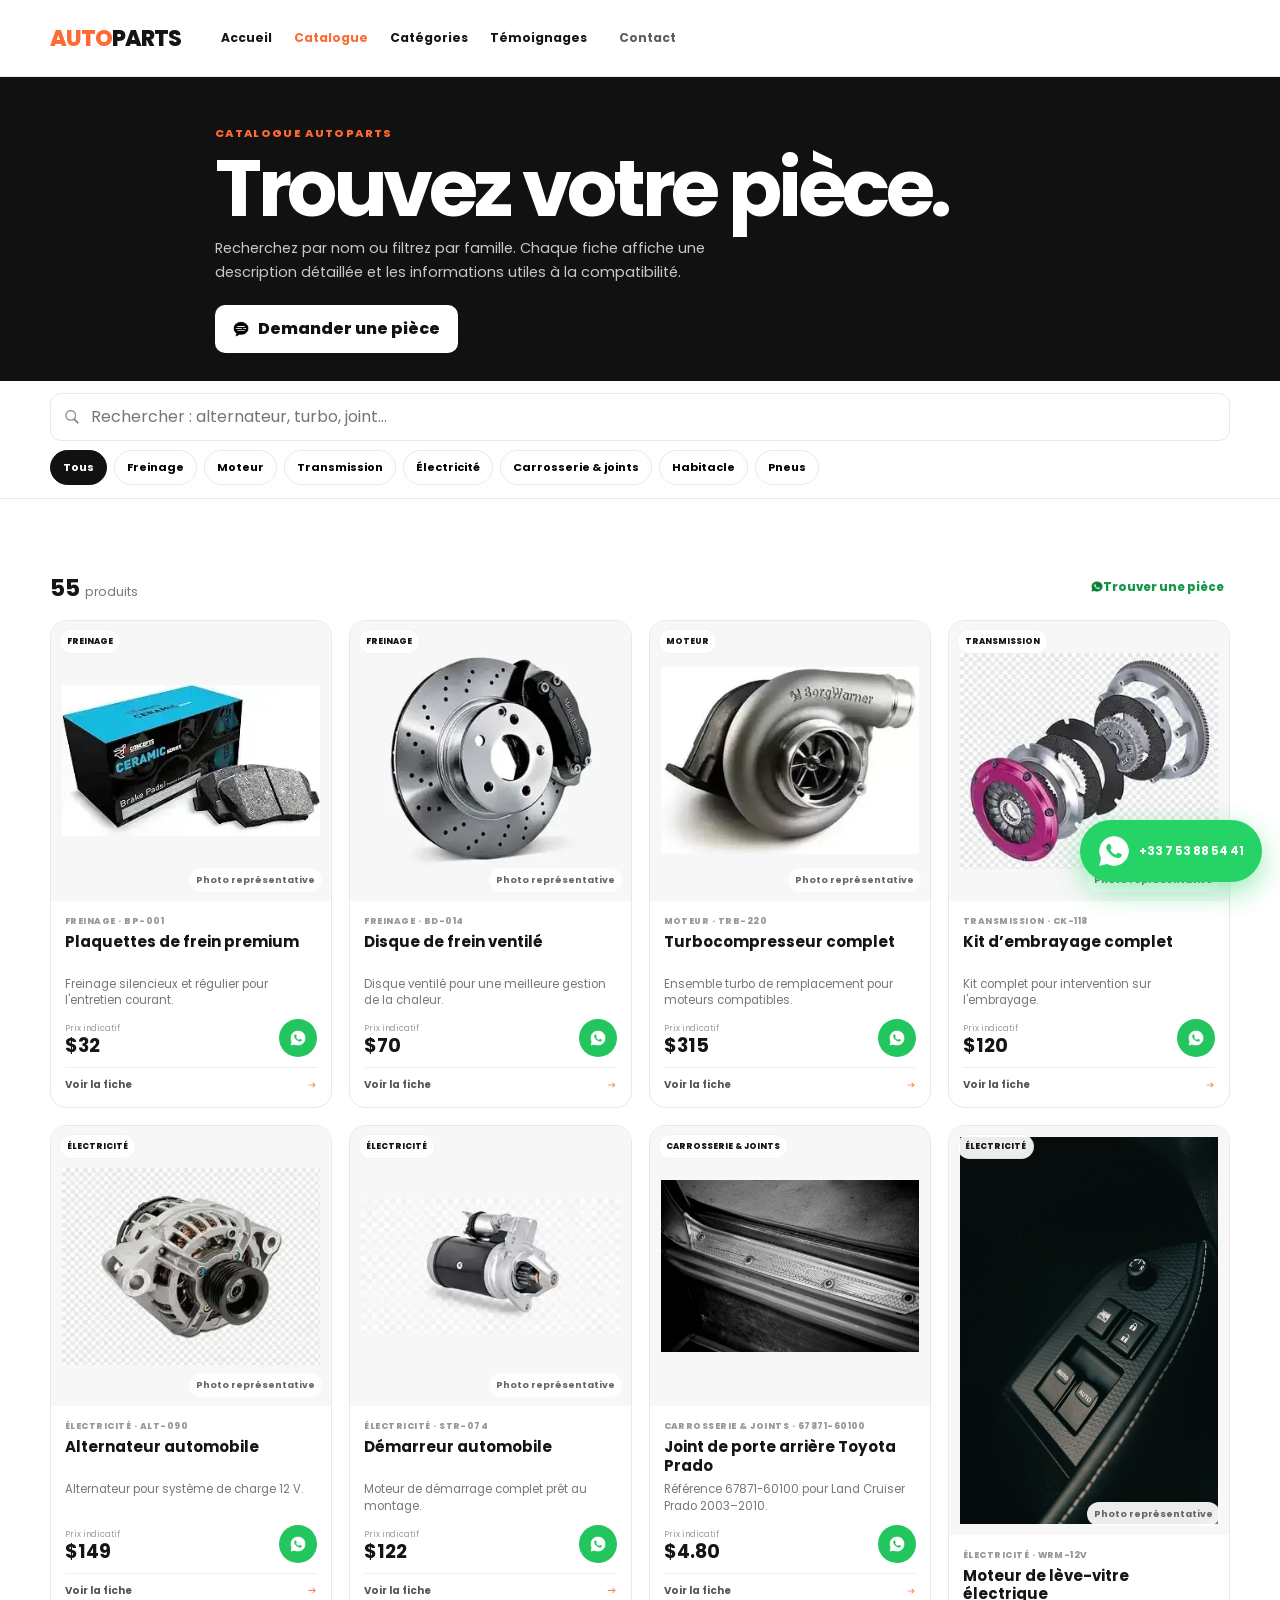
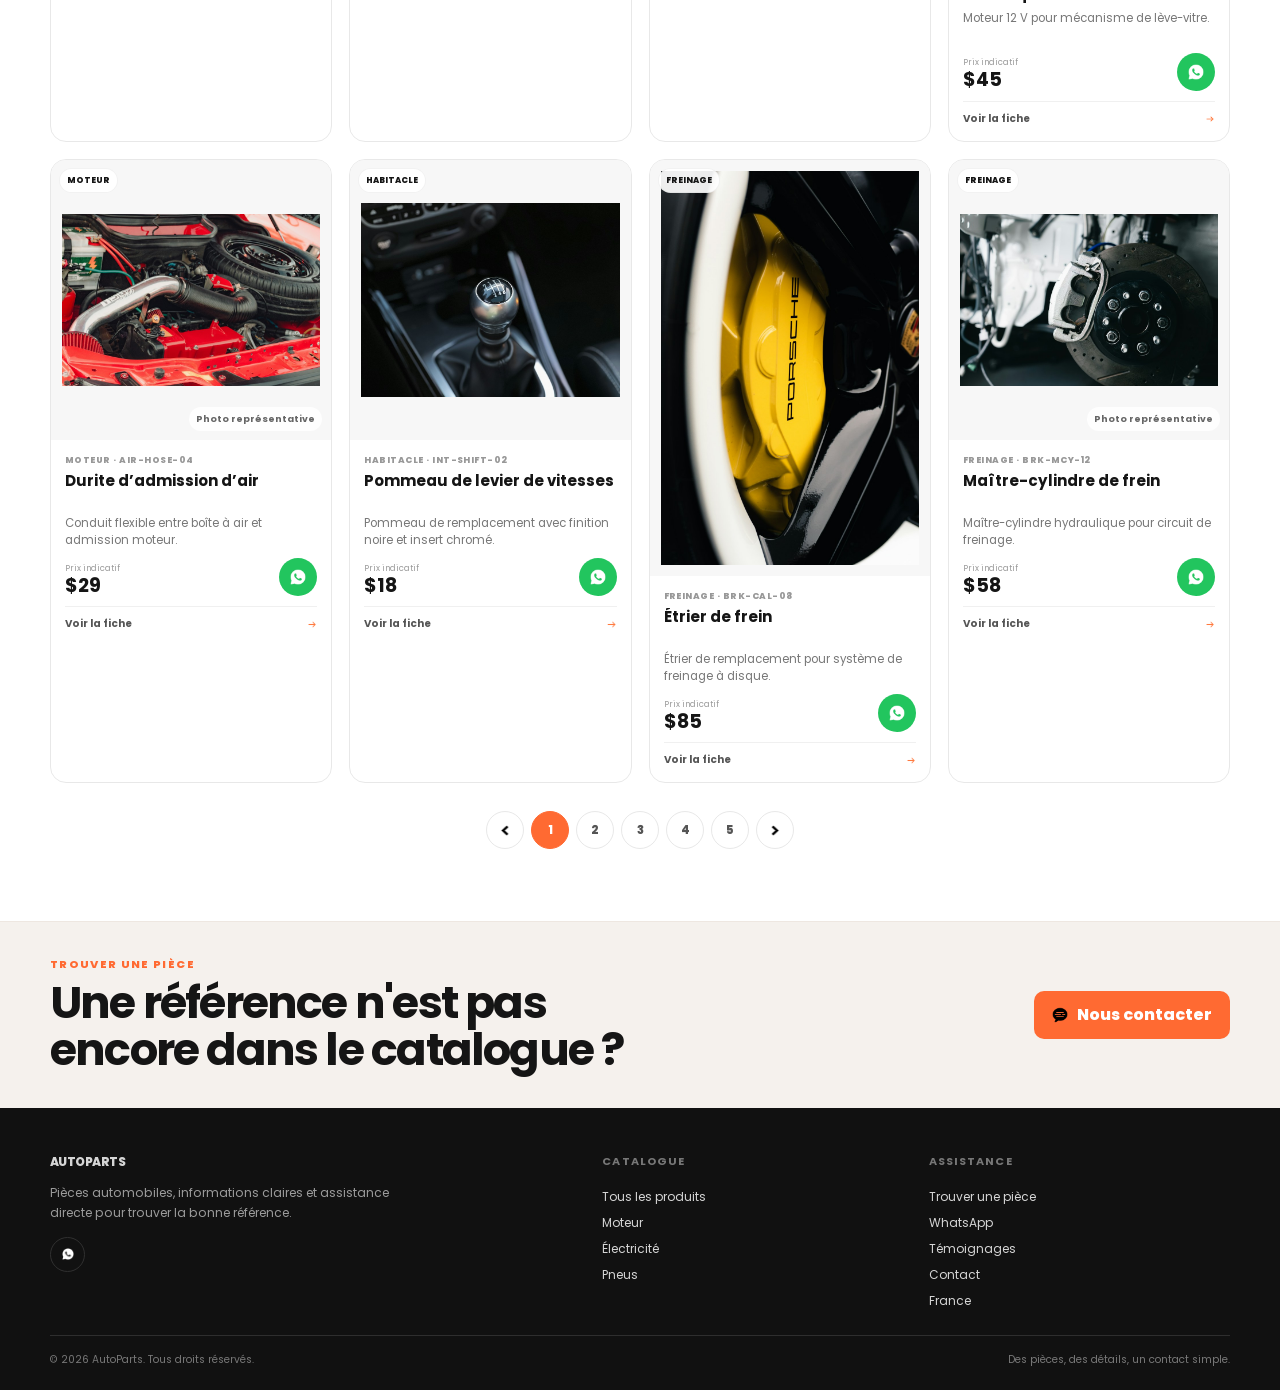
==== shop.html @ 995a064c "made changes" ====
﻿<html lang="fr"><head>
  <meta charset="utf-8">
  <meta name="viewport" content="width=device-width,initial-scale=1,viewport-fit=cover">
  <meta name="theme-color" content="#111111">
  <link rel="icon" type="image/png" href="assets/images/icons/car.png">
  <title>Catalogue de pièces automobiles — AutoParts</title>
  <meta name="description" content="Recherchez des pièces automobiles par catégorie, consultez les descriptions et prix en USD, puis contactez AutoParts sur WhatsApp.">
  <meta name="robots" content="index,follow,max-image-preview:large">
  <link rel="preconnect" href="https://fonts.googleapis.com">
  <link rel="preconnect" href="https://fonts.gstatic.com" crossorigin="">
  <link href="https://fonts.googleapis.com/css2?family=Poppins:wght@400;500;600;700;800&amp;display=swap" rel="stylesheet">
  <link rel="stylesheet" href="assets/css/aos.css">
  <link rel="stylesheet" href="assets/css/style.css">
  <link rel="stylesheet" href="assets/css/extras.css">
</head>
<body>
  <header class="site-header">
    <div class="container nav-wrap">
      <a class="brand" href="index.html"><span>AUTO</span>PARTS</a>
      <nav class="desktop-nav">
        <a href="index.html" data-i18n="home">Accueil</a>
        <a class="active" href="shop.html" data-i18n="shop">Catalogue</a>
        <a href="index.html#categories" data-i18n="categories">Catégories</a>
        <a href="index.html#testimonials" data-i18n="testimonials">Témoignages</a>
        <button class="nav-contact" type="button" data-contact-open="" data-i18n="contact">Contact</button>
      </nav>
      <div class="nav-actions">
        <div id="google_translate_element" class="google-translate" aria-label="Translate this page"></div>
        <button class="nav-icon menu-toggle" data-menu-toggle="" aria-label="Menu" aria-expanded="false"><img src="assets/images/icons/menu.png" class="ui-icon" alt="" aria-hidden="true"></button>
      </div>
    </div>
    <nav class="mobile-menu" data-mobile-menu="">
      <a href="index.html" data-i18n="home">Accueil</a>
      <a href="shop.html" data-i18n="shop">Catalogue</a>
      <a href="index.html#categories" data-i18n="categories">Catégories</a>
      <a href="index.html#testimonials" data-i18n="testimonials">Témoignages</a>
      <button type="button" data-contact-open="" data-i18n="contact">Contact</button>
    </nav>
  </header>

  <main>
    <section class="shop-hero">
      <div class="container shop-hero-inner">
        <span class="section-kicker" data-i18n="catalogKicker">Catalogue AutoParts</span>
        <h1 data-i18n="catalogTitle">Trouvez votre pièce.</h1>
        <p data-i18n="catalogText">Recherchez par nom ou filtrez par famille. Chaque fiche affiche une description détaillée et les informations utiles à la compatibilité.</p>
        <button class="btn btn-light" type="button" data-contact-open=""><img src="assets/images/icons/message.png" class="ui-icon" alt="" aria-hidden="true"><span data-i18n="requestPart">Demander une pièce</span></button>
      </div>
    </section>

    <section class="shop-tools">
      <div class="container">
        <div class="search-box"><img src="assets/images/icons/search.png" class="ui-icon" alt="" aria-hidden="true"><input type="search" data-search="" data-i18n-placeholder="searchPlaceholder" placeholder="Rechercher : alternateur, turbo, joint…"></div>
        <div class="filter-row" data-filters=""><button class="filter-chip active" type="button" data-filter="all">Tous</button><button class="filter-chip " type="button" data-filter="braking">Freinage</button><button class="filter-chip " type="button" data-filter="engine">Moteur</button><button class="filter-chip " type="button" data-filter="transmission">Transmission</button><button class="filter-chip " type="button" data-filter="electrical">Électricité</button><button class="filter-chip " type="button" data-filter="body">Carrosserie &amp; joints</button><button class="filter-chip " type="button" data-filter="interior">Habitacle</button></div>
      </div>
    </section>

    <section class="section shop-products">
      <div class="container">
        <div class="catalogue-topline">
          <div class="shop-count"><strong data-result-count="">55</strong><span data-i18n="productsCount">produits</span></div>
          <button class="catalogue-contact" type="button" data-contact-open=""><img src="assets/images/icons/whatsapp.png" class="ui-icon" alt="" aria-hidden="true"><span data-i18n="productHelp">Trouver une pièce</span></button>
        </div>
        <div class="product-grid catalogue-grid" data-products-grid="">
    <article class="product-card" data-product-id="brake-pads" data-category="braking" data-name="plaquettes de frein premium bp-001">
      <a class="product-media" href="sproduct.html?id=brake-pads" aria-label="Voir la fiche — Plaquettes de frein premium">
        <span class="product-tag">Freinage</span>
        <span class="product-photo-note">Photo représentative</span>
        <img src="assets/images/products/brake-caliper.jpg" alt="Photo représentative — Plaquettes de frein premium" loading="lazy" draggable="false">
      </a>
      <div class="product-info">
        <span class="product-category">Freinage · BP-001</span>
        <a href="sproduct.html?id=brake-pads"><h3>Plaquettes de frein premium</h3></a>
        <p class="product-summary">Freinage silencieux et régulier pour l'entretien courant.</p>
        <div class="product-row">
          <div><small>Prix indicatif</small><strong>$32</strong></div>
          <a class="product-wa" href="https://wa.me/33753885441?text=Bonjour%2C%20je%20suis%20int%C3%A9ress%C3%A9(e)%20par%20Plaquettes%20de%20frein%20premium%20(r%C3%A9f.%20BP-001%2C%20%2432).%20Pouvez-vous%20confirmer%20la%20disponibilit%C3%A9%20et%20la%20compatibilit%C3%A9%20avec%20mon%20v%C3%A9hicule%20%3F" target="_blank" rel="noopener noreferrer" aria-label="Demander — Plaquettes de frein premium"><img src="assets/images/icons/whatsapp.png" class="ui-icon" alt="" aria-hidden="true"></a>
        </div>
        <a class="product-details-link" href="sproduct.html?id=brake-pads">Voir la fiche <img src="assets/images/icons/arrow-right.png" class="ui-icon" alt="" aria-hidden="true"></a>
      </div>
    </article>
    <article class="product-card" data-product-id="brake-disc" data-category="braking" data-name="disque de frein ventilé bd-014">
      <a class="product-media" href="sproduct.html?id=brake-disc" aria-label="Voir la fiche — Disque de frein ventilé">
        <span class="product-tag">Freinage</span>
        <span class="product-photo-note">Photo représentative</span>
        <img src="assets/images/products/brake-caliper.jpg" alt="Photo représentative — Disque de frein ventilé" loading="lazy" draggable="false">
      </a>
      <div class="product-info">
        <span class="product-category">Freinage · BD-014</span>
        <a href="sproduct.html?id=brake-disc"><h3>Disque de frein ventilé</h3></a>
        <p class="product-summary">Disque ventilé pour une meilleure gestion de la chaleur.</p>
        <div class="product-row">
          <div><small>Prix indicatif</small><strong>$70</strong></div>
          <a class="product-wa" href="https://wa.me/33753885441?text=Bonjour%2C%20je%20suis%20int%C3%A9ress%C3%A9(e)%20par%20Disque%20de%20frein%20ventil%C3%A9%20(r%C3%A9f.%20BD-014%2C%20%2470).%20Pouvez-vous%20confirmer%20la%20disponibilit%C3%A9%20et%20la%20compatibilit%C3%A9%20avec%20mon%20v%C3%A9hicule%20%3F" target="_blank" rel="noopener noreferrer" aria-label="Demander — Disque de frein ventilé"><img src="assets/images/icons/whatsapp.png" class="ui-icon" alt="" aria-hidden="true"></a>
        </div>
        <a class="product-details-link" href="sproduct.html?id=brake-disc">Voir la fiche <img src="assets/images/icons/arrow-right.png" class="ui-icon" alt="" aria-hidden="true"></a>
      </div>
    </article>
    <article class="product-card" data-product-id="turbo" data-category="engine" data-name="turbocompresseur complet trb-220">
      <a class="product-media" href="sproduct.html?id=turbo" aria-label="Voir la fiche — Turbocompresseur complet">
        <span class="product-tag">Moteur</span>
        <span class="product-photo-note">Photo représentative</span>
        <img src="assets/images/products/engine-mount.jpg" alt="Photo représentative — Turbocompresseur complet" loading="lazy" draggable="false">
      </a>
      <div class="product-info">
        <span class="product-category">Moteur · TRB-220</span>
        <a href="sproduct.html?id=turbo"><h3>Turbocompresseur complet</h3></a>
        <p class="product-summary">Ensemble turbo de remplacement pour moteurs compatibles.</p>
        <div class="product-row">
          <div><small>Prix indicatif</small><strong>$315</strong></div>
          <a class="product-wa" href="https://wa.me/33753885441?text=Bonjour%2C%20je%20suis%20int%C3%A9ress%C3%A9(e)%20par%20Turbocompresseur%20complet%20(r%C3%A9f.%20TRB-220%2C%20%24315).%20Pouvez-vous%20confirmer%20la%20disponibilit%C3%A9%20et%20la%20compatibilit%C3%A9%20avec%20mon%20v%C3%A9hicule%20%3F" target="_blank" rel="noopener noreferrer" aria-label="Demander — Turbocompresseur complet"><img src="assets/images/icons/whatsapp.png" class="ui-icon" alt="" aria-hidden="true"></a>
        </div>
        <a class="product-details-link" href="sproduct.html?id=turbo">Voir la fiche <img src="assets/images/icons/arrow-right.png" class="ui-icon" alt="" aria-hidden="true"></a>
      </div>
    </article>
    <article class="product-card" data-product-id="clutch-kit" data-category="transmission" data-name="kit d’embrayage complet ck-118">
      <a class="product-media" href="sproduct.html?id=clutch-kit" aria-label="Voir la fiche — Kit d’embrayage complet">
        <span class="product-tag">Transmission</span>
        <span class="product-photo-note">Photo représentative</span>
        <img src="assets/images/products/clutch-release-bearing.jpg" alt="Photo représentative — Kit d’embrayage complet" loading="lazy" draggable="false">
      </a>
      <div class="product-info">
        <span class="product-category">Transmission · CK-118</span>
        <a href="sproduct.html?id=clutch-kit"><h3>Kit d’embrayage complet</h3></a>
        <p class="product-summary">Kit complet pour intervention sur l'embrayage.</p>
        <div class="product-row">
          <div><small>Prix indicatif</small><strong>$120</strong></div>
          <a class="product-wa" href="https://wa.me/33753885441?text=Bonjour%2C%20je%20suis%20int%C3%A9ress%C3%A9(e)%20par%20Kit%20d%E2%80%99embrayage%20complet%20(r%C3%A9f.%20CK-118%2C%20%24120).%20Pouvez-vous%20confirmer%20la%20disponibilit%C3%A9%20et%20la%20compatibilit%C3%A9%20avec%20mon%20v%C3%A9hicule%20%3F" target="_blank" rel="noopener noreferrer" aria-label="Demander — Kit d’embrayage complet"><img src="assets/images/icons/whatsapp.png" class="ui-icon" alt="" aria-hidden="true"></a>
        </div>
        <a class="product-details-link" href="sproduct.html?id=clutch-kit">Voir la fiche <img src="assets/images/icons/arrow-right.png" class="ui-icon" alt="" aria-hidden="true"></a>
      </div>
    </article>
    <article class="product-card" data-product-id="alternator" data-category="electrical" data-name="alternateur automobile alt-090">
      <a class="product-media" href="sproduct.html?id=alternator" aria-label="Voir la fiche — Alternateur automobile">
        <span class="product-tag">Électricité</span>
        <span class="product-photo-note">Photo représentative</span>
        <img src="assets/images/products/engine-mount.jpg" alt="Photo représentative — Alternateur automobile" loading="lazy" draggable="false">
      </a>
      <div class="product-info">
        <span class="product-category">Électricité · ALT-090</span>
        <a href="sproduct.html?id=alternator"><h3>Alternateur automobile</h3></a>
        <p class="product-summary">Alternateur pour système de charge 12 V.</p>
        <div class="product-row">
          <div><small>Prix indicatif</small><strong>$149</strong></div>
          <a class="product-wa" href="https://wa.me/33753885441?text=Bonjour%2C%20je%20suis%20int%C3%A9ress%C3%A9(e)%20par%20Alternateur%20automobile%20(r%C3%A9f.%20ALT-090%2C%20%24149).%20Pouvez-vous%20confirmer%20la%20disponibilit%C3%A9%20et%20la%20compatibilit%C3%A9%20avec%20mon%20v%C3%A9hicule%20%3F" target="_blank" rel="noopener noreferrer" aria-label="Demander — Alternateur automobile"><img src="assets/images/icons/whatsapp.png" class="ui-icon" alt="" aria-hidden="true"></a>
        </div>
        <a class="product-details-link" href="sproduct.html?id=alternator">Voir la fiche <img src="assets/images/icons/arrow-right.png" class="ui-icon" alt="" aria-hidden="true"></a>
      </div>
    </article>
    <article class="product-card" data-product-id="starter" data-category="electrical" data-name="démarreur automobile str-074">
      <a class="product-media" href="sproduct.html?id=starter" aria-label="Voir la fiche — Démarreur automobile">
        <span class="product-tag">Électricité</span>
        <span class="product-photo-note">Photo représentative</span>
        <img src="assets/images/products/engine-mount.jpg" alt="Photo représentative — Démarreur automobile" loading="lazy" draggable="false">
      </a>
      <div class="product-info">
        <span class="product-category">Électricité · STR-074</span>
        <a href="sproduct.html?id=starter"><h3>Démarreur automobile</h3></a>
        <p class="product-summary">Moteur de démarrage complet prêt au montage.</p>
        <div class="product-row">
          <div><small>Prix indicatif</small><strong>$122</strong></div>
          <a class="product-wa" href="https://wa.me/33753885441?text=Bonjour%2C%20je%20suis%20int%C3%A9ress%C3%A9(e)%20par%20D%C3%A9marreur%20automobile%20(r%C3%A9f.%20STR-074%2C%20%24122).%20Pouvez-vous%20confirmer%20la%20disponibilit%C3%A9%20et%20la%20compatibilit%C3%A9%20avec%20mon%20v%C3%A9hicule%20%3F" target="_blank" rel="noopener noreferrer" aria-label="Demander — Démarreur automobile"><img src="assets/images/icons/whatsapp.png" class="ui-icon" alt="" aria-hidden="true"></a>
        </div>
        <a class="product-details-link" href="sproduct.html?id=starter">Voir la fiche <img src="assets/images/icons/arrow-right.png" class="ui-icon" alt="" aria-hidden="true"></a>
      </div>
    </article>
    <article class="product-card" data-product-id="prado-rear-weatherstrip" data-category="body" data-name="joint de porte arrière toyota prado 67871-60100">
      <a class="product-media" href="sproduct.html?id=prado-rear-weatherstrip" aria-label="Voir la fiche — Joint de porte arrière Toyota Prado">
        <span class="product-tag">Carrosserie &amp; joints</span>
        <img src="assets/images/products/prado-rear-weatherstrip.jpg" alt="Joint de porte arrière Toyota Prado" loading="lazy" draggable="false">
      </a>
      <div class="product-info">
        <span class="product-category">Carrosserie &amp; joints · 67871-60100</span>
        <a href="sproduct.html?id=prado-rear-weatherstrip"><h3>Joint de porte arrière Toyota Prado</h3></a>
        <p class="product-summary">Référence 67871-60100 pour Land Cruiser Prado 2003–2010.</p>
        <div class="product-row">
          <div><small>Prix indicatif</small><strong>$4.80</strong></div>
          <a class="product-wa" href="https://wa.me/33753885441?text=Bonjour%2C%20je%20suis%20int%C3%A9ress%C3%A9(e)%20par%20Joint%20de%20porte%20arri%C3%A8re%20Toyota%20Prado%20(r%C3%A9f.%2067871-60100%2C%20%244.8).%20Pouvez-vous%20confirmer%20la%20disponibilit%C3%A9%20et%20la%20compatibilit%C3%A9%20avec%20mon%20v%C3%A9hicule%20%3F" target="_blank" rel="noopener noreferrer" aria-label="Demander — Joint de porte arrière Toyota Prado"><img src="assets/images/icons/whatsapp.png" class="ui-icon" alt="" aria-hidden="true"></a>
        </div>
        <a class="product-details-link" href="sproduct.html?id=prado-rear-weatherstrip">Voir la fiche <img src="assets/images/icons/arrow-right.png" class="ui-icon" alt="" aria-hidden="true"></a>
      </div>
    </article>
    <article class="product-card" data-product-id="window-regulator-motor" data-category="electrical" data-name="moteur de lève-vitre électrique wrm-12v">
      <a class="product-media" href="sproduct.html?id=window-regulator-motor" aria-label="Voir la fiche — Moteur de lève-vitre électrique">
        <span class="product-tag">Électricité</span>
        <span class="product-photo-note">Photo représentative</span>
        <span class="product-photo-unavailable" data-i18n="photoOnRequest">Photo disponible sur demande</span>
      </a>
      <div class="product-info">
        <span class="product-category">Électricité · WRM-12V</span>
        <a href="sproduct.html?id=window-regulator-motor"><h3>Moteur de lève-vitre électrique</h3></a>
        <p class="product-summary">Moteur 12 V pour mécanisme de lève-vitre.</p>
        <div class="product-row">
          <div><small>Prix indicatif</small><strong>$45</strong></div>
          <a class="product-wa" href="https://wa.me/33753885441?text=Bonjour%2C%20je%20suis%20int%C3%A9ress%C3%A9(e)%20par%20Moteur%20de%20l%C3%A8ve-vitre%20%C3%A9lectrique%20(r%C3%A9f.%20WRM-12V%2C%20%2445).%20Pouvez-vous%20confirmer%20la%20disponibilit%C3%A9%20et%20la%20compatibilit%C3%A9%20avec%20mon%20v%C3%A9hicule%20%3F" target="_blank" rel="noopener noreferrer" aria-label="Demander — Moteur de lève-vitre électrique"><img src="assets/images/icons/whatsapp.png" class="ui-icon" alt="" aria-hidden="true"></a>
        </div>
        <a class="product-details-link" href="sproduct.html?id=window-regulator-motor">Voir la fiche <img src="assets/images/icons/arrow-right.png" class="ui-icon" alt="" aria-hidden="true"></a>
      </div>
    </article>
    <article class="product-card" data-product-id="air-intake-hose" data-category="engine" data-name="durite d’admission d’air air-hose-04">
      <a class="product-media" href="sproduct.html?id=air-intake-hose" aria-label="Voir la fiche — Durite d’admission d’air">
        <span class="product-tag">Moteur</span>
        <span class="product-photo-note">Photo représentative</span>
        <img src="assets/images/products/air-intake-hose.jpg" alt="Photo représentative — Durite d’admission d’air" loading="lazy" draggable="false">
      </a>
      <div class="product-info">
        <span class="product-category">Moteur · AIR-HOSE-04</span>
        <a href="sproduct.html?id=air-intake-hose"><h3>Durite d’admission d’air</h3></a>
        <p class="product-summary">Conduit flexible entre boîte à air et admission moteur.</p>
        <div class="product-row">
          <div><small>Prix indicatif</small><strong>$29</strong></div>
          <a class="product-wa" href="https://wa.me/33753885441?text=Bonjour%2C%20je%20suis%20int%C3%A9ress%C3%A9(e)%20par%20Durite%20d%E2%80%99admission%20d%E2%80%99air%20(r%C3%A9f.%20AIR-HOSE-04%2C%20%2429).%20Pouvez-vous%20confirmer%20la%20disponibilit%C3%A9%20et%20la%20compatibilit%C3%A9%20avec%20mon%20v%C3%A9hicule%20%3F" target="_blank" rel="noopener noreferrer" aria-label="Demander — Durite d’admission d’air"><img src="assets/images/icons/whatsapp.png" class="ui-icon" alt="" aria-hidden="true"></a>
        </div>
        <a class="product-details-link" href="sproduct.html?id=air-intake-hose">Voir la fiche <img src="assets/images/icons/arrow-right.png" class="ui-icon" alt="" aria-hidden="true"></a>
      </div>
    </article>
    <article class="product-card" data-product-id="gear-shift-knob" data-category="interior" data-name="pommeau de levier de vitesses int-shift-02" hidden="">
      <a class="product-media" href="sproduct.html?id=gear-shift-knob" aria-label="Voir la fiche — Pommeau de levier de vitesses">
        <span class="product-tag">Habitacle</span>
        <img src="assets/images/products/gear-shift-knob.jpg" alt="Pommeau de levier de vitesses" loading="lazy" draggable="false">
      </a>
      <div class="product-info">
        <span class="product-category">Habitacle · INT-SHIFT-02</span>
        <a href="sproduct.html?id=gear-shift-knob"><h3>Pommeau de levier de vitesses</h3></a>
        <p class="product-summary">Pommeau de remplacement avec finition noire et insert chromé.</p>
        <div class="product-row">
          <div><small>Prix indicatif</small><strong>$18</strong></div>
          <a class="product-wa" href="https://wa.me/33753885441?text=Bonjour%2C%20je%20suis%20int%C3%A9ress%C3%A9(e)%20par%20Pommeau%20de%20levier%20de%20vitesses%20(r%C3%A9f.%20INT-SHIFT-02%2C%20%2418).%20Pouvez-vous%20confirmer%20la%20disponibilit%C3%A9%20et%20la%20compatibilit%C3%A9%20avec%20mon%20v%C3%A9hicule%20%3F" target="_blank" rel="noopener noreferrer" aria-label="Demander — Pommeau de levier de vitesses"><img src="assets/images/icons/whatsapp.png" class="ui-icon" alt="" aria-hidden="true"></a>
        </div>
        <a class="product-details-link" href="sproduct.html?id=gear-shift-knob">Voir la fiche <img src="assets/images/icons/arrow-right.png" class="ui-icon" alt="" aria-hidden="true"></a>
      </div>
    </article></div>
        <nav class="pagination" data-pagination="" aria-label="Pagination du catalogue"><button type="button" class="page-btn" data-page="1" aria-label="Previous"><img src="assets/images/icons/chevron-left.png" class="ui-icon" alt="" aria-hidden="true"></button><button type="button" class="page-btn active" data-page="1">1</button><button type="button" class="page-btn " data-page="2">2</button><button type="button" class="page-btn" data-page="2" aria-label="Next"><img src="assets/images/icons/chevron-right.png" class="ui-icon" alt="" aria-hidden="true"></button></nav>
        <div class="empty-state" data-empty-state=""><img src="assets/images/icons/search.png" class="ui-icon" alt="" aria-hidden="true"><h3 data-i18n="noMatch">Aucune pièce trouvée</h3><p data-i18n="noMatchText">Essayez une autre recherche ou envoyez-nous votre demande.</p><button class="btn btn-primary" type="button" data-contact-open="" data-i18n="contactUs">Nous contacter</button></div>
      </div>
    </section>
  </main>

  <section class="footer-cta">
    <div class="container footer-cta-inner">
      <div><span class="section-kicker" data-i18n="productHelp">Trouver une pièce</span><h2 data-fr="Une référence n'est pas encore dans le catalogue ?" data-en="Can't find your reference in the catalogue yet?">Une référence n'est pas encore dans le catalogue ?</h2></div>
      <button class="btn btn-primary" type="button" data-contact-open=""><img src="assets/images/icons/message.png" class="ui-icon" alt="" aria-hidden="true"><span data-i18n="contactUs">Nous contacter</span></button>
    </div>
  </section>

  <footer>
    <div class="container footer-grid footer-grid-3">
      <div class="footer-about">
        <a class="brand footer-brand" href="index.html"><span>AUTO</span>PARTS</a>
        <p>Pièces automobiles, informations claires et assistance directe pour trouver la bonne référence.</p>
        <div class="footer-social"><a data-whatsapp="" href="https://wa.me/33753885441?text=Bonjour%2C%20je%20souhaite%20de%20l'aide%20pour%20trouver%20une%20pi%C3%A8ce%20automobile." aria-label="WhatsApp" target="_blank" rel="noopener noreferrer"><img src="assets/images/icons/whatsapp.png" class="ui-icon" alt="" aria-hidden="true"></a></div>
      </div>
      <div><h4>Catalogue</h4><a href="shop.html">Tous les produits</a><a href="shop.html?category=engine">Moteur</a><a href="shop.html?category=electrical">Électricité</a><a href="shop.html?category=tyres">Pneus</a></div>
      <div><h4>Assistance</h4><button class="footer-link-button" type="button" data-contact-open="">Trouver une pièce</button><a data-whatsapp="" href="https://wa.me/33753885441?text=Bonjour%2C%20je%20souhaite%20de%20l'aide%20pour%20trouver%20une%20pi%C3%A8ce%20automobile." target="_blank" rel="noopener noreferrer">WhatsApp</a><a href="index.html#testimonials">Témoignages</a><button class="footer-link-button" type="button" data-contact-open="">Contact</button><span>France</span></div>
    </div>
    <div class="container footer-bottom"><span>© 2026 AutoParts. Tous droits réservés.</span><span>Des pièces, des détails, un contact simple.</span></div>
  </footer>

  <div class="contact-modal" data-contact-modal="" aria-hidden="true">
    <div class="contact-panel" role="dialog" aria-modal="true" aria-labelledby="contact-title">
      <button class="contact-close" type="button" data-contact-close="" aria-label="Fermer"><img src="assets/images/icons/close.png" class="ui-icon" alt="" aria-hidden="true"></button>
      <span class="section-kicker" data-i18n="contact">Contact</span>
      <h2 id="contact-title" data-i18n="contactTitle">Décrivez la pièce recherchée</h2>
      <p data-i18n="contactText">Remplissez les informations utiles. Le site prépare ensuite votre message et ouvre WhatsApp.</p>
      <form class="contact-form" data-contact-form="">
        <div class="form-grid">
          <label><span data-i18n="name">Nom</span><input name="name" required="" data-i18n-placeholder="namePlaceholder" placeholder="Votre nom"></label>
          <label><span data-i18n="phone">Téléphone</span><input name="phone" type="tel" required="" data-i18n-placeholder="phonePlaceholder" placeholder="+33 6…"></label>
          <label><span data-i18n="city">Ville</span><input name="city" data-i18n-placeholder="cityPlaceholder" placeholder="Paris, Lyon…"></label>
          <label><span data-i18n="vehicle">Véhicule / modèle</span><input name="vehicle" data-i18n-placeholder="vehiclePlaceholder" placeholder="Ex. Toyota Prado"></label>
          <label><span data-i18n="year">Année</span><input name="year" inputmode="numeric" data-i18n-placeholder="yearPlaceholder" placeholder="Ex. 2008"></label>
          <label><span data-i18n="part">Pièce recherchée</span><select name="part" required="" data-contact-part=""><option value="">Sélectionner une pièce</option><option value="brake-pads">Plaquettes de frein premium — BP-001</option><option value="brake-disc">Disque de frein ventilé — BD-014</option><option value="turbo">Turbocompresseur complet — TRB-220</option><option value="clutch-kit">Kit d’embrayage complet — CK-118</option><option value="alternator">Alternateur automobile — ALT-090</option><option value="starter">Démarreur automobile — STR-074</option><option value="prado-rear-weatherstrip">Joint de porte arrière Toyota Prado — 67871-60100</option><option value="window-regulator-motor">Moteur de lève-vitre électrique — WRM-12V</option><option value="air-intake-hose">Durite d’admission d’air — AIR-HOSE-04</option><option value="gear-shift-knob">Pommeau de levier de vitesses — INT-SHIFT-02</option><option value="other">Autre pièce / référence non affichée</option></select></label>
          <label><span>Référence / OEM</span><input name="reference" placeholder="Ex. 67871-60100"></label>
        </div>
        <label><span data-i18n="message">Précisions</span><textarea name="message" rows="4" data-i18n-placeholder="messagePlaceholder" placeholder="Référence OEM, côté gauche/droit, photo disponible…"></textarea></label>
        <p class="form-error" data-form-error="" hidden=""></p>
        <div class="form-actions"><button class="btn btn-secondary" type="button" data-contact-close="" data-i18n="cancel">Annuler</button><button class="btn btn-whatsapp" type="submit"><img src="assets/images/icons/whatsapp.png" class="ui-icon" alt="" aria-hidden="true"><span data-i18n="sendWhatsapp">Continuer sur WhatsApp</span></button></div>
      </form>
    </div>
  </div>

  <a class="floating-whatsapp" data-whatsapp="" href="#" target="_blank" rel="noopener noreferrer" aria-label="Contact AutoParts on WhatsApp at +33 7 53 88 54 41" title="WhatsApp: +33 7 53 88 54 41">
    <img src="assets/images/icons/whatsapp.png" class="ui-icon" alt="" aria-hidden="true">
    <span>+33 7 53 88 54 41</span>
  </a>

  <script src="assets/js/aos.js"></script>
  <script src="assets/js/products.js"></script>
  <script src="assets/js/app.js"></script>
  <script src="assets/js/extras.js"></script>
  <script>
    function googleTranslateElementInit() {
      new google.translate.TranslateElement({
        pageLanguage: "fr",
        includedLanguages: "en,it",
        autoDisplay: false
      }, "google_translate_element");
      if (window.decorateGoogleTranslate) window.decorateGoogleTranslate();
    }
  </script>
  <script src="https://translate.google.com/translate_a/element.js?cb=googleTranslateElementInit" defer></script>

</body></html>
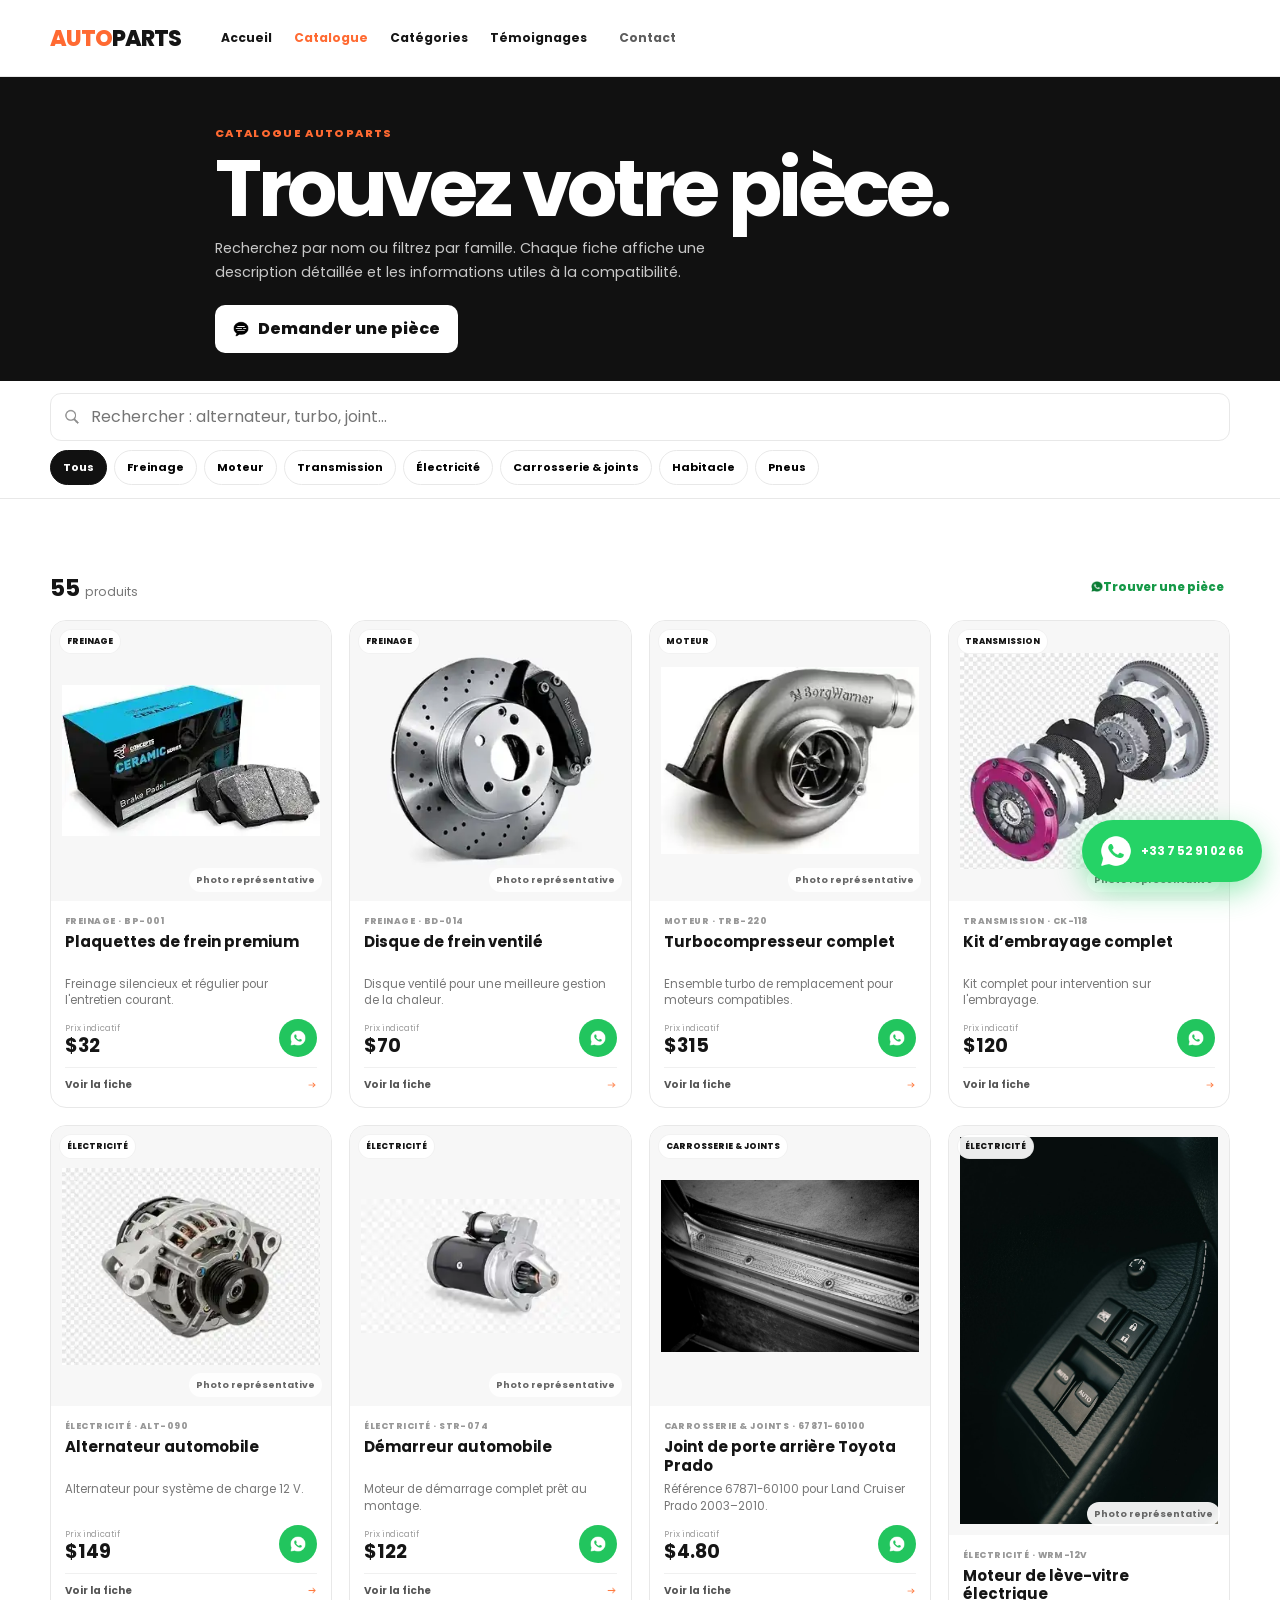
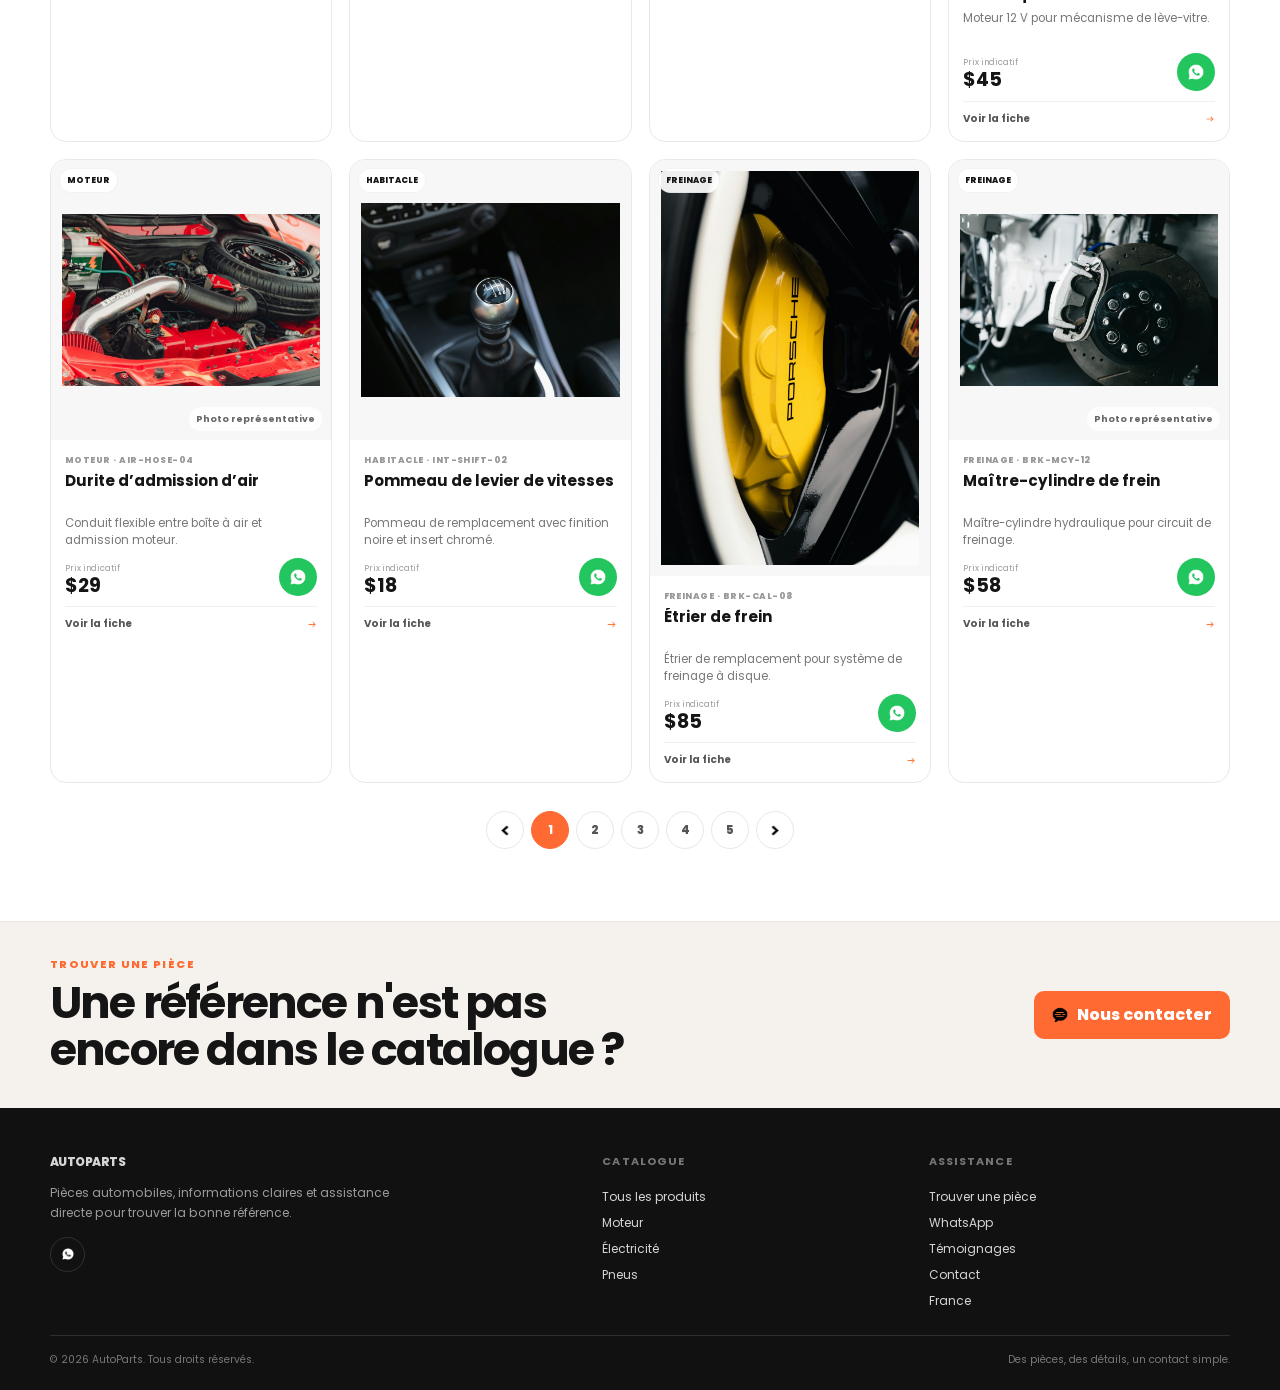
==== commit b8335a20: "Update WhatsApp contact number Co-authored-by: Copilot <223556219+Copilot@users.noreply.github.com>" ====
--- a/shop.html
+++ b/shop.html
@@ -1,4 +1,4 @@
-﻿<html lang="fr"><head>
+<html lang="fr"><head>
   <meta charset="utf-8">
   <meta name="viewport" content="width=device-width,initial-scale=1,viewport-fit=cover">
   <meta name="theme-color" content="#111111">
@@ -74,7 +74,7 @@
         <p class="product-summary">Freinage silencieux et régulier pour l'entretien courant.</p>
         <div class="product-row">
           <div><small>Prix indicatif</small><strong>$32</strong></div>
-          <a class="product-wa" href="https://wa.me/33753885441?text=Bonjour%2C%20je%20suis%20int%C3%A9ress%C3%A9(e)%20par%20Plaquettes%20de%20frein%20premium%20(r%C3%A9f.%20BP-001%2C%20%2432).%20Pouvez-vous%20confirmer%20la%20disponibilit%C3%A9%20et%20la%20compatibilit%C3%A9%20avec%20mon%20v%C3%A9hicule%20%3F" target="_blank" rel="noopener noreferrer" aria-label="Demander — Plaquettes de frein premium"><img src="assets/images/icons/whatsapp.png" class="ui-icon" alt="" aria-hidden="true"></a>
+          <a class="product-wa" href="https://wa.me/33752910266?text=Bonjour%2C%20je%20suis%20int%C3%A9ress%C3%A9(e)%20par%20Plaquettes%20de%20frein%20premium%20(r%C3%A9f.%20BP-001%2C%20%2432).%20Pouvez-vous%20confirmer%20la%20disponibilit%C3%A9%20et%20la%20compatibilit%C3%A9%20avec%20mon%20v%C3%A9hicule%20%3F" target="_blank" rel="noopener noreferrer" aria-label="Demander — Plaquettes de frein premium"><img src="assets/images/icons/whatsapp.png" class="ui-icon" alt="" aria-hidden="true"></a>
         </div>
         <a class="product-details-link" href="sproduct.html?id=brake-pads">Voir la fiche <img src="assets/images/icons/arrow-right.png" class="ui-icon" alt="" aria-hidden="true"></a>
       </div>
@@ -91,7 +91,7 @@
         <p class="product-summary">Disque ventilé pour une meilleure gestion de la chaleur.</p>
         <div class="product-row">
           <div><small>Prix indicatif</small><strong>$70</strong></div>
-          <a class="product-wa" href="https://wa.me/33753885441?text=Bonjour%2C%20je%20suis%20int%C3%A9ress%C3%A9(e)%20par%20Disque%20de%20frein%20ventil%C3%A9%20(r%C3%A9f.%20BD-014%2C%20%2470).%20Pouvez-vous%20confirmer%20la%20disponibilit%C3%A9%20et%20la%20compatibilit%C3%A9%20avec%20mon%20v%C3%A9hicule%20%3F" target="_blank" rel="noopener noreferrer" aria-label="Demander — Disque de frein ventilé"><img src="assets/images/icons/whatsapp.png" class="ui-icon" alt="" aria-hidden="true"></a>
+          <a class="product-wa" href="https://wa.me/33752910266?text=Bonjour%2C%20je%20suis%20int%C3%A9ress%C3%A9(e)%20par%20Disque%20de%20frein%20ventil%C3%A9%20(r%C3%A9f.%20BD-014%2C%20%2470).%20Pouvez-vous%20confirmer%20la%20disponibilit%C3%A9%20et%20la%20compatibilit%C3%A9%20avec%20mon%20v%C3%A9hicule%20%3F" target="_blank" rel="noopener noreferrer" aria-label="Demander — Disque de frein ventilé"><img src="assets/images/icons/whatsapp.png" class="ui-icon" alt="" aria-hidden="true"></a>
         </div>
         <a class="product-details-link" href="sproduct.html?id=brake-disc">Voir la fiche <img src="assets/images/icons/arrow-right.png" class="ui-icon" alt="" aria-hidden="true"></a>
       </div>
@@ -108,7 +108,7 @@
         <p class="product-summary">Ensemble turbo de remplacement pour moteurs compatibles.</p>
         <div class="product-row">
           <div><small>Prix indicatif</small><strong>$315</strong></div>
-          <a class="product-wa" href="https://wa.me/33753885441?text=Bonjour%2C%20je%20suis%20int%C3%A9ress%C3%A9(e)%20par%20Turbocompresseur%20complet%20(r%C3%A9f.%20TRB-220%2C%20%24315).%20Pouvez-vous%20confirmer%20la%20disponibilit%C3%A9%20et%20la%20compatibilit%C3%A9%20avec%20mon%20v%C3%A9hicule%20%3F" target="_blank" rel="noopener noreferrer" aria-label="Demander — Turbocompresseur complet"><img src="assets/images/icons/whatsapp.png" class="ui-icon" alt="" aria-hidden="true"></a>
+          <a class="product-wa" href="https://wa.me/33752910266?text=Bonjour%2C%20je%20suis%20int%C3%A9ress%C3%A9(e)%20par%20Turbocompresseur%20complet%20(r%C3%A9f.%20TRB-220%2C%20%24315).%20Pouvez-vous%20confirmer%20la%20disponibilit%C3%A9%20et%20la%20compatibilit%C3%A9%20avec%20mon%20v%C3%A9hicule%20%3F" target="_blank" rel="noopener noreferrer" aria-label="Demander — Turbocompresseur complet"><img src="assets/images/icons/whatsapp.png" class="ui-icon" alt="" aria-hidden="true"></a>
         </div>
         <a class="product-details-link" href="sproduct.html?id=turbo">Voir la fiche <img src="assets/images/icons/arrow-right.png" class="ui-icon" alt="" aria-hidden="true"></a>
       </div>
@@ -125,7 +125,7 @@
         <p class="product-summary">Kit complet pour intervention sur l'embrayage.</p>
         <div class="product-row">
           <div><small>Prix indicatif</small><strong>$120</strong></div>
-          <a class="product-wa" href="https://wa.me/33753885441?text=Bonjour%2C%20je%20suis%20int%C3%A9ress%C3%A9(e)%20par%20Kit%20d%E2%80%99embrayage%20complet%20(r%C3%A9f.%20CK-118%2C%20%24120).%20Pouvez-vous%20confirmer%20la%20disponibilit%C3%A9%20et%20la%20compatibilit%C3%A9%20avec%20mon%20v%C3%A9hicule%20%3F" target="_blank" rel="noopener noreferrer" aria-label="Demander — Kit d’embrayage complet"><img src="assets/images/icons/whatsapp.png" class="ui-icon" alt="" aria-hidden="true"></a>
+          <a class="product-wa" href="https://wa.me/33752910266?text=Bonjour%2C%20je%20suis%20int%C3%A9ress%C3%A9(e)%20par%20Kit%20d%E2%80%99embrayage%20complet%20(r%C3%A9f.%20CK-118%2C%20%24120).%20Pouvez-vous%20confirmer%20la%20disponibilit%C3%A9%20et%20la%20compatibilit%C3%A9%20avec%20mon%20v%C3%A9hicule%20%3F" target="_blank" rel="noopener noreferrer" aria-label="Demander — Kit d’embrayage complet"><img src="assets/images/icons/whatsapp.png" class="ui-icon" alt="" aria-hidden="true"></a>
         </div>
         <a class="product-details-link" href="sproduct.html?id=clutch-kit">Voir la fiche <img src="assets/images/icons/arrow-right.png" class="ui-icon" alt="" aria-hidden="true"></a>
       </div>
@@ -142,7 +142,7 @@
         <p class="product-summary">Alternateur pour système de charge 12 V.</p>
         <div class="product-row">
           <div><small>Prix indicatif</small><strong>$149</strong></div>
-          <a class="product-wa" href="https://wa.me/33753885441?text=Bonjour%2C%20je%20suis%20int%C3%A9ress%C3%A9(e)%20par%20Alternateur%20automobile%20(r%C3%A9f.%20ALT-090%2C%20%24149).%20Pouvez-vous%20confirmer%20la%20disponibilit%C3%A9%20et%20la%20compatibilit%C3%A9%20avec%20mon%20v%C3%A9hicule%20%3F" target="_blank" rel="noopener noreferrer" aria-label="Demander — Alternateur automobile"><img src="assets/images/icons/whatsapp.png" class="ui-icon" alt="" aria-hidden="true"></a>
+          <a class="product-wa" href="https://wa.me/33752910266?text=Bonjour%2C%20je%20suis%20int%C3%A9ress%C3%A9(e)%20par%20Alternateur%20automobile%20(r%C3%A9f.%20ALT-090%2C%20%24149).%20Pouvez-vous%20confirmer%20la%20disponibilit%C3%A9%20et%20la%20compatibilit%C3%A9%20avec%20mon%20v%C3%A9hicule%20%3F" target="_blank" rel="noopener noreferrer" aria-label="Demander — Alternateur automobile"><img src="assets/images/icons/whatsapp.png" class="ui-icon" alt="" aria-hidden="true"></a>
         </div>
         <a class="product-details-link" href="sproduct.html?id=alternator">Voir la fiche <img src="assets/images/icons/arrow-right.png" class="ui-icon" alt="" aria-hidden="true"></a>
       </div>
@@ -159,7 +159,7 @@
         <p class="product-summary">Moteur de démarrage complet prêt au montage.</p>
         <div class="product-row">
           <div><small>Prix indicatif</small><strong>$122</strong></div>
-          <a class="product-wa" href="https://wa.me/33753885441?text=Bonjour%2C%20je%20suis%20int%C3%A9ress%C3%A9(e)%20par%20D%C3%A9marreur%20automobile%20(r%C3%A9f.%20STR-074%2C%20%24122).%20Pouvez-vous%20confirmer%20la%20disponibilit%C3%A9%20et%20la%20compatibilit%C3%A9%20avec%20mon%20v%C3%A9hicule%20%3F" target="_blank" rel="noopener noreferrer" aria-label="Demander — Démarreur automobile"><img src="assets/images/icons/whatsapp.png" class="ui-icon" alt="" aria-hidden="true"></a>
+          <a class="product-wa" href="https://wa.me/33752910266?text=Bonjour%2C%20je%20suis%20int%C3%A9ress%C3%A9(e)%20par%20D%C3%A9marreur%20automobile%20(r%C3%A9f.%20STR-074%2C%20%24122).%20Pouvez-vous%20confirmer%20la%20disponibilit%C3%A9%20et%20la%20compatibilit%C3%A9%20avec%20mon%20v%C3%A9hicule%20%3F" target="_blank" rel="noopener noreferrer" aria-label="Demander — Démarreur automobile"><img src="assets/images/icons/whatsapp.png" class="ui-icon" alt="" aria-hidden="true"></a>
         </div>
         <a class="product-details-link" href="sproduct.html?id=starter">Voir la fiche <img src="assets/images/icons/arrow-right.png" class="ui-icon" alt="" aria-hidden="true"></a>
       </div>
@@ -175,7 +175,7 @@
         <p class="product-summary">Référence 67871-60100 pour Land Cruiser Prado 2003–2010.</p>
         <div class="product-row">
           <div><small>Prix indicatif</small><strong>$4.80</strong></div>
-          <a class="product-wa" href="https://wa.me/33753885441?text=Bonjour%2C%20je%20suis%20int%C3%A9ress%C3%A9(e)%20par%20Joint%20de%20porte%20arri%C3%A8re%20Toyota%20Prado%20(r%C3%A9f.%2067871-60100%2C%20%244.8).%20Pouvez-vous%20confirmer%20la%20disponibilit%C3%A9%20et%20la%20compatibilit%C3%A9%20avec%20mon%20v%C3%A9hicule%20%3F" target="_blank" rel="noopener noreferrer" aria-label="Demander — Joint de porte arrière Toyota Prado"><img src="assets/images/icons/whatsapp.png" class="ui-icon" alt="" aria-hidden="true"></a>
+          <a class="product-wa" href="https://wa.me/33752910266?text=Bonjour%2C%20je%20suis%20int%C3%A9ress%C3%A9(e)%20par%20Joint%20de%20porte%20arri%C3%A8re%20Toyota%20Prado%20(r%C3%A9f.%2067871-60100%2C%20%244.8).%20Pouvez-vous%20confirmer%20la%20disponibilit%C3%A9%20et%20la%20compatibilit%C3%A9%20avec%20mon%20v%C3%A9hicule%20%3F" target="_blank" rel="noopener noreferrer" aria-label="Demander — Joint de porte arrière Toyota Prado"><img src="assets/images/icons/whatsapp.png" class="ui-icon" alt="" aria-hidden="true"></a>
         </div>
         <a class="product-details-link" href="sproduct.html?id=prado-rear-weatherstrip">Voir la fiche <img src="assets/images/icons/arrow-right.png" class="ui-icon" alt="" aria-hidden="true"></a>
       </div>
@@ -192,7 +192,7 @@
         <p class="product-summary">Moteur 12 V pour mécanisme de lève-vitre.</p>
         <div class="product-row">
           <div><small>Prix indicatif</small><strong>$45</strong></div>
-          <a class="product-wa" href="https://wa.me/33753885441?text=Bonjour%2C%20je%20suis%20int%C3%A9ress%C3%A9(e)%20par%20Moteur%20de%20l%C3%A8ve-vitre%20%C3%A9lectrique%20(r%C3%A9f.%20WRM-12V%2C%20%2445).%20Pouvez-vous%20confirmer%20la%20disponibilit%C3%A9%20et%20la%20compatibilit%C3%A9%20avec%20mon%20v%C3%A9hicule%20%3F" target="_blank" rel="noopener noreferrer" aria-label="Demander — Moteur de lève-vitre électrique"><img src="assets/images/icons/whatsapp.png" class="ui-icon" alt="" aria-hidden="true"></a>
+          <a class="product-wa" href="https://wa.me/33752910266?text=Bonjour%2C%20je%20suis%20int%C3%A9ress%C3%A9(e)%20par%20Moteur%20de%20l%C3%A8ve-vitre%20%C3%A9lectrique%20(r%C3%A9f.%20WRM-12V%2C%20%2445).%20Pouvez-vous%20confirmer%20la%20disponibilit%C3%A9%20et%20la%20compatibilit%C3%A9%20avec%20mon%20v%C3%A9hicule%20%3F" target="_blank" rel="noopener noreferrer" aria-label="Demander — Moteur de lève-vitre électrique"><img src="assets/images/icons/whatsapp.png" class="ui-icon" alt="" aria-hidden="true"></a>
         </div>
         <a class="product-details-link" href="sproduct.html?id=window-regulator-motor">Voir la fiche <img src="assets/images/icons/arrow-right.png" class="ui-icon" alt="" aria-hidden="true"></a>
       </div>
@@ -209,7 +209,7 @@
         <p class="product-summary">Conduit flexible entre boîte à air et admission moteur.</p>
         <div class="product-row">
           <div><small>Prix indicatif</small><strong>$29</strong></div>
-          <a class="product-wa" href="https://wa.me/33753885441?text=Bonjour%2C%20je%20suis%20int%C3%A9ress%C3%A9(e)%20par%20Durite%20d%E2%80%99admission%20d%E2%80%99air%20(r%C3%A9f.%20AIR-HOSE-04%2C%20%2429).%20Pouvez-vous%20confirmer%20la%20disponibilit%C3%A9%20et%20la%20compatibilit%C3%A9%20avec%20mon%20v%C3%A9hicule%20%3F" target="_blank" rel="noopener noreferrer" aria-label="Demander — Durite d’admission d’air"><img src="assets/images/icons/whatsapp.png" class="ui-icon" alt="" aria-hidden="true"></a>
+          <a class="product-wa" href="https://wa.me/33752910266?text=Bonjour%2C%20je%20suis%20int%C3%A9ress%C3%A9(e)%20par%20Durite%20d%E2%80%99admission%20d%E2%80%99air%20(r%C3%A9f.%20AIR-HOSE-04%2C%20%2429).%20Pouvez-vous%20confirmer%20la%20disponibilit%C3%A9%20et%20la%20compatibilit%C3%A9%20avec%20mon%20v%C3%A9hicule%20%3F" target="_blank" rel="noopener noreferrer" aria-label="Demander — Durite d’admission d’air"><img src="assets/images/icons/whatsapp.png" class="ui-icon" alt="" aria-hidden="true"></a>
         </div>
         <a class="product-details-link" href="sproduct.html?id=air-intake-hose">Voir la fiche <img src="assets/images/icons/arrow-right.png" class="ui-icon" alt="" aria-hidden="true"></a>
       </div>
@@ -225,7 +225,7 @@
         <p class="product-summary">Pommeau de remplacement avec finition noire et insert chromé.</p>
         <div class="product-row">
           <div><small>Prix indicatif</small><strong>$18</strong></div>
-          <a class="product-wa" href="https://wa.me/33753885441?text=Bonjour%2C%20je%20suis%20int%C3%A9ress%C3%A9(e)%20par%20Pommeau%20de%20levier%20de%20vitesses%20(r%C3%A9f.%20INT-SHIFT-02%2C%20%2418).%20Pouvez-vous%20confirmer%20la%20disponibilit%C3%A9%20et%20la%20compatibilit%C3%A9%20avec%20mon%20v%C3%A9hicule%20%3F" target="_blank" rel="noopener noreferrer" aria-label="Demander — Pommeau de levier de vitesses"><img src="assets/images/icons/whatsapp.png" class="ui-icon" alt="" aria-hidden="true"></a>
+          <a class="product-wa" href="https://wa.me/33752910266?text=Bonjour%2C%20je%20suis%20int%C3%A9ress%C3%A9(e)%20par%20Pommeau%20de%20levier%20de%20vitesses%20(r%C3%A9f.%20INT-SHIFT-02%2C%20%2418).%20Pouvez-vous%20confirmer%20la%20disponibilit%C3%A9%20et%20la%20compatibilit%C3%A9%20avec%20mon%20v%C3%A9hicule%20%3F" target="_blank" rel="noopener noreferrer" aria-label="Demander — Pommeau de levier de vitesses"><img src="assets/images/icons/whatsapp.png" class="ui-icon" alt="" aria-hidden="true"></a>
         </div>
         <a class="product-details-link" href="sproduct.html?id=gear-shift-knob">Voir la fiche <img src="assets/images/icons/arrow-right.png" class="ui-icon" alt="" aria-hidden="true"></a>
       </div>
@@ -248,10 +248,10 @@
       <div class="footer-about">
         <a class="brand footer-brand" href="index.html"><span>AUTO</span>PARTS</a>
         <p>Pièces automobiles, informations claires et assistance directe pour trouver la bonne référence.</p>
-        <div class="footer-social"><a data-whatsapp="" href="https://wa.me/33753885441?text=Bonjour%2C%20je%20souhaite%20de%20l'aide%20pour%20trouver%20une%20pi%C3%A8ce%20automobile." aria-label="WhatsApp" target="_blank" rel="noopener noreferrer"><img src="assets/images/icons/whatsapp.png" class="ui-icon" alt="" aria-hidden="true"></a></div>
+        <div class="footer-social"><a data-whatsapp="" href="https://wa.me/33752910266?text=Bonjour%2C%20je%20souhaite%20de%20l'aide%20pour%20trouver%20une%20pi%C3%A8ce%20automobile." aria-label="WhatsApp" target="_blank" rel="noopener noreferrer"><img src="assets/images/icons/whatsapp.png" class="ui-icon" alt="" aria-hidden="true"></a></div>
       </div>
       <div><h4>Catalogue</h4><a href="shop.html">Tous les produits</a><a href="shop.html?category=engine">Moteur</a><a href="shop.html?category=electrical">Électricité</a><a href="shop.html?category=tyres">Pneus</a></div>
-      <div><h4>Assistance</h4><button class="footer-link-button" type="button" data-contact-open="">Trouver une pièce</button><a data-whatsapp="" href="https://wa.me/33753885441?text=Bonjour%2C%20je%20souhaite%20de%20l'aide%20pour%20trouver%20une%20pi%C3%A8ce%20automobile." target="_blank" rel="noopener noreferrer">WhatsApp</a><a href="index.html#testimonials">Témoignages</a><button class="footer-link-button" type="button" data-contact-open="">Contact</button><span>France</span></div>
+      <div><h4>Assistance</h4><button class="footer-link-button" type="button" data-contact-open="">Trouver une pièce</button><a data-whatsapp="" href="https://wa.me/33752910266?text=Bonjour%2C%20je%20souhaite%20de%20l'aide%20pour%20trouver%20une%20pi%C3%A8ce%20automobile." target="_blank" rel="noopener noreferrer">WhatsApp</a><a href="index.html#testimonials">Témoignages</a><button class="footer-link-button" type="button" data-contact-open="">Contact</button><span>France</span></div>
     </div>
     <div class="container footer-bottom"><span>© 2026 AutoParts. Tous droits réservés.</span><span>Des pièces, des détails, un contact simple.</span></div>
   </footer>
@@ -279,9 +279,9 @@
     </div>
   </div>
 
-  <a class="floating-whatsapp" data-whatsapp="" href="#" target="_blank" rel="noopener noreferrer" aria-label="Contact AutoParts on WhatsApp at +33 7 53 88 54 41" title="WhatsApp: +33 7 53 88 54 41">
+  <a class="floating-whatsapp" data-whatsapp="" href="#" target="_blank" rel="noopener noreferrer" aria-label="Contact AutoParts on WhatsApp at +33 7 52 91 02 66" title="WhatsApp: +33 7 52 91 02 66">
     <img src="assets/images/icons/whatsapp.png" class="ui-icon" alt="" aria-hidden="true">
-    <span>+33 7 53 88 54 41</span>
+    <span>+33 7 52 91 02 66</span>
   </a>
 
   <script src="assets/js/aos.js"></script>
